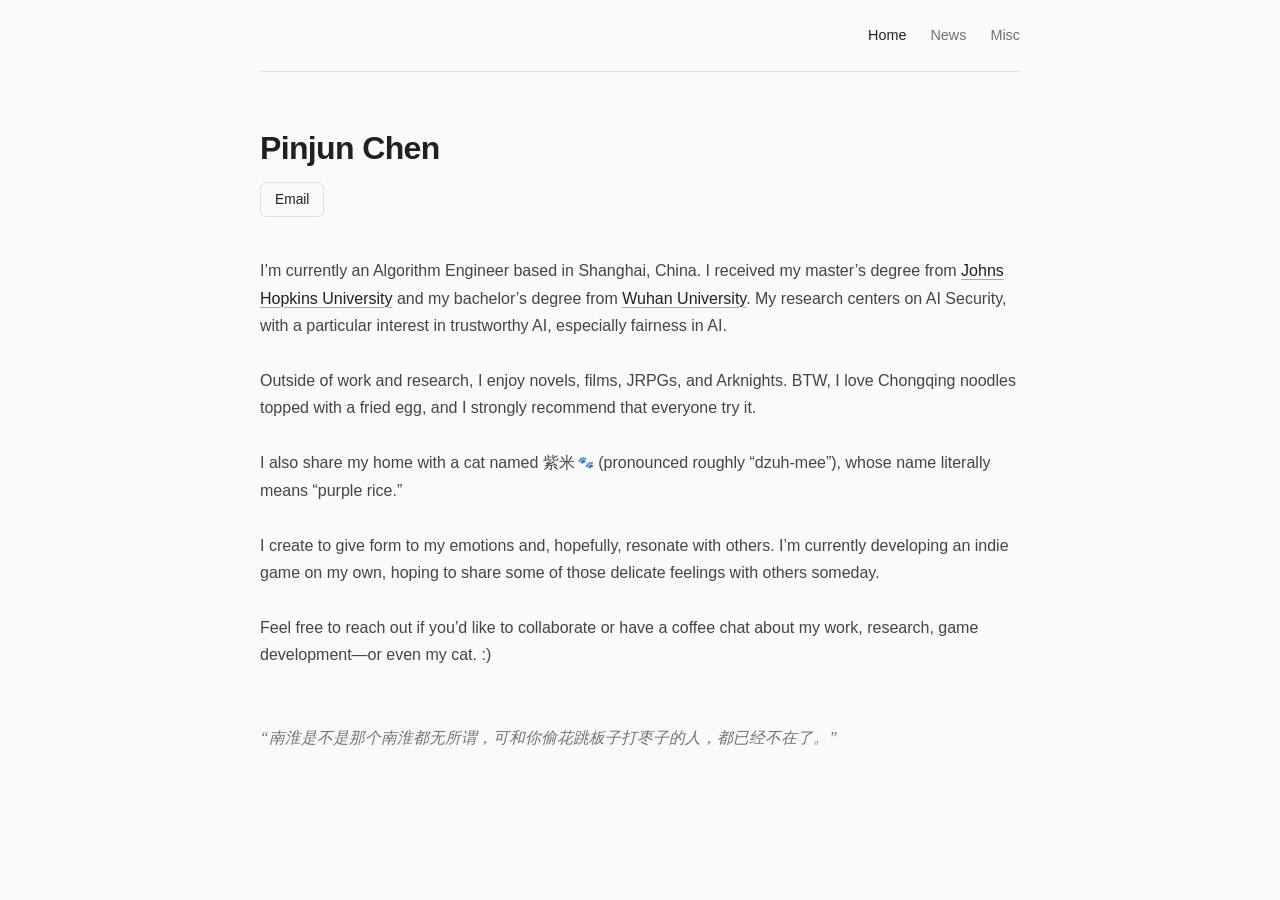
==== index.html @ d06ec90f "Publish personal website" ====
<!doctype html>
<html lang="en">
  <head>
    <meta charset="UTF-8" />
    <meta name="viewport" content="width=device-width, initial-scale=1.0" />
    <meta
      name="description"
      content="The personal website of Pinjun Chen."
    />
    <meta name="theme-color" content="#fafafa" />
    <title>Pinjun Chen</title>
    <link rel="stylesheet" href="./styles.css" />
  </head>
  <body>
    <div class="page-shell">
      <header class="site-header">
        <nav class="site-nav" aria-label="Main navigation">
          <a href="./" aria-current="page">Home</a>
          <a href="./news/">News</a>
          <a href="./misc/">Misc</a>
        </nav>
      </header>

      <main class="home-page">
        <h1>Pinjun Chen</h1>
        <a class="email-button" href="mailto:chanpinjun@gmail.com">Email</a>

        <div class="prose">
          <p>
            I’m currently an Algorithm Engineer based in Shanghai, China. I
            received my master’s degree from
            <a href="https://engineering.jhu.edu/">Johns Hopkins University</a>
            and my bachelor’s degree from
            <a href="https://hyxt.whu.edu.cn/index.htm">Wuhan University</a>.
            My research centers on AI Security, with a particular interest in
            trustworthy AI, especially fairness in AI.
          </p>

          <p>
            Outside of work and research, I enjoy novels, films, JRPGs, and
            Arknights. BTW, I love Chongqing noodles topped with a fried egg,
            and I strongly recommend that everyone try it.
          </p>

          <p>
            I also share my home with a cat named
            <span class="cat-name" lang="zh-CN">紫米<span class="paw" aria-hidden="true">🐾</span></span>
            (pronounced roughly “dzuh-mee”), whose name literally means “purple
            rice.”
          </p>

          <p>
            I create to give form to my emotions and, hopefully, resonate with
            others. I’m currently developing an indie game on my own, hoping to
            share some of those delicate feelings with others someday.
          </p>

          <p>
            Feel free to reach out if you’d like to collaborate or have a
            coffee chat about my work, research, game development—or even my
            cat. :)
          </p>
        </div>

        <blockquote lang="zh-CN">
          “南淮是不是那个南淮都无所谓，可和你偷花跳板子打枣子的人，都已经不在了。”
        </blockquote>
      </main>

    </div>
  </body>
</html>
---- styles.css ----
:root {
  --background: #fafafa;
  --text: #202020;
  --muted: #707070;
  --line: #dedede;
  --accent: #70495a;
}

* {
  box-sizing: border-box;
}

body {
  margin: 0;
  background: var(--background);
  color: var(--text);
  font-family: -apple-system, BlinkMacSystemFont, "Segoe UI", "Noto Sans SC",
    "Microsoft YaHei", Arial, sans-serif;
  font-size: 16px;
  line-height: 1.7;
}

a {
  color: inherit;
}

::selection {
  background: #eadde3;
}

.page-shell {
  width: min(calc(100% - 40px), 760px);
  margin: 0 auto;
}

.site-header {
  display: flex;
  align-items: center;
  justify-content: flex-end;
  height: 72px;
  border-bottom: 1px solid var(--line);
}

.site-nav {
  display: flex;
  gap: 24px;
}

.site-nav a {
  color: var(--muted);
  font-size: 0.9rem;
  text-decoration: none;
}

.site-nav a:hover,
.site-nav a:focus-visible,
.site-nav a[aria-current="page"] {
  color: var(--text);
}

.home-page {
  padding: 56px 0 72px;
}

h1 {
  margin: 0 0 14px;
  font-size: 2rem;
  font-weight: 600;
  letter-spacing: -0.02em;
  line-height: 1.25;
}

.email-button {
  display: inline-flex;
  align-items: center;
  min-height: 34px;
  margin-bottom: 40px;
  padding: 5px 14px;
  border: 1px solid var(--line);
  border-radius: 6px;
  color: var(--text);
  font-size: 0.86rem;
  text-decoration: none;
  transition: border-color 160ms ease, color 160ms ease;
}

.email-button:hover,
.email-button:focus-visible {
  border-color: var(--accent);
  color: var(--accent);
}

blockquote {
  margin: 56px 0 0;
  color: var(--muted);
  font-family: Georgia, "Noto Serif SC", "Songti SC", SimSun, serif;
  font-size: 0.98rem;
  font-style: italic;
  line-height: 1.75;
}

.prose p {
  margin: 0;
  color: #444;
}

.prose p + p {
  margin-top: 28px;
}

.prose a {
  color: var(--text);
  text-decoration-color: #aaa;
  text-decoration-thickness: 1px;
  text-underline-offset: 3px;
}

.prose a:hover,
.prose a:focus-visible {
  color: var(--accent);
  text-decoration-color: var(--accent);
}

.cat-name {
  white-space: nowrap;
}

.paw {
  display: inline-block;
  margin-left: 3px;
  font-size: 0.78em;
  transform: rotate(-10deg) translateY(-1px);
}

.subpage-shell {
  display: flex;
  min-height: 100vh;
  flex-direction: column;
}

.empty-page {
  flex: 1;
  padding: 56px 0;
}

.empty-page h1 {
  margin-bottom: 12px;
  font-size: 2rem;
}

.empty-page p {
  margin: 0;
  color: var(--muted);
}

@media (max-width: 560px) {
  .page-shell {
    width: min(calc(100% - 32px), 760px);
  }

  .site-header {
    height: 64px;
  }

  .wordmark {
    font-size: 0.92rem;
  }

  .site-nav {
    gap: 15px;
  }

  .site-nav a {
    font-size: 0.82rem;
  }

  .home-page {
    padding: 42px 0 58px;
  }

  h1 {
    margin-bottom: 12px;
    font-size: 1.8rem;
  }

  .email-button {
    margin-bottom: 32px;
  }

  blockquote {
    margin-top: 46px;
  }
}
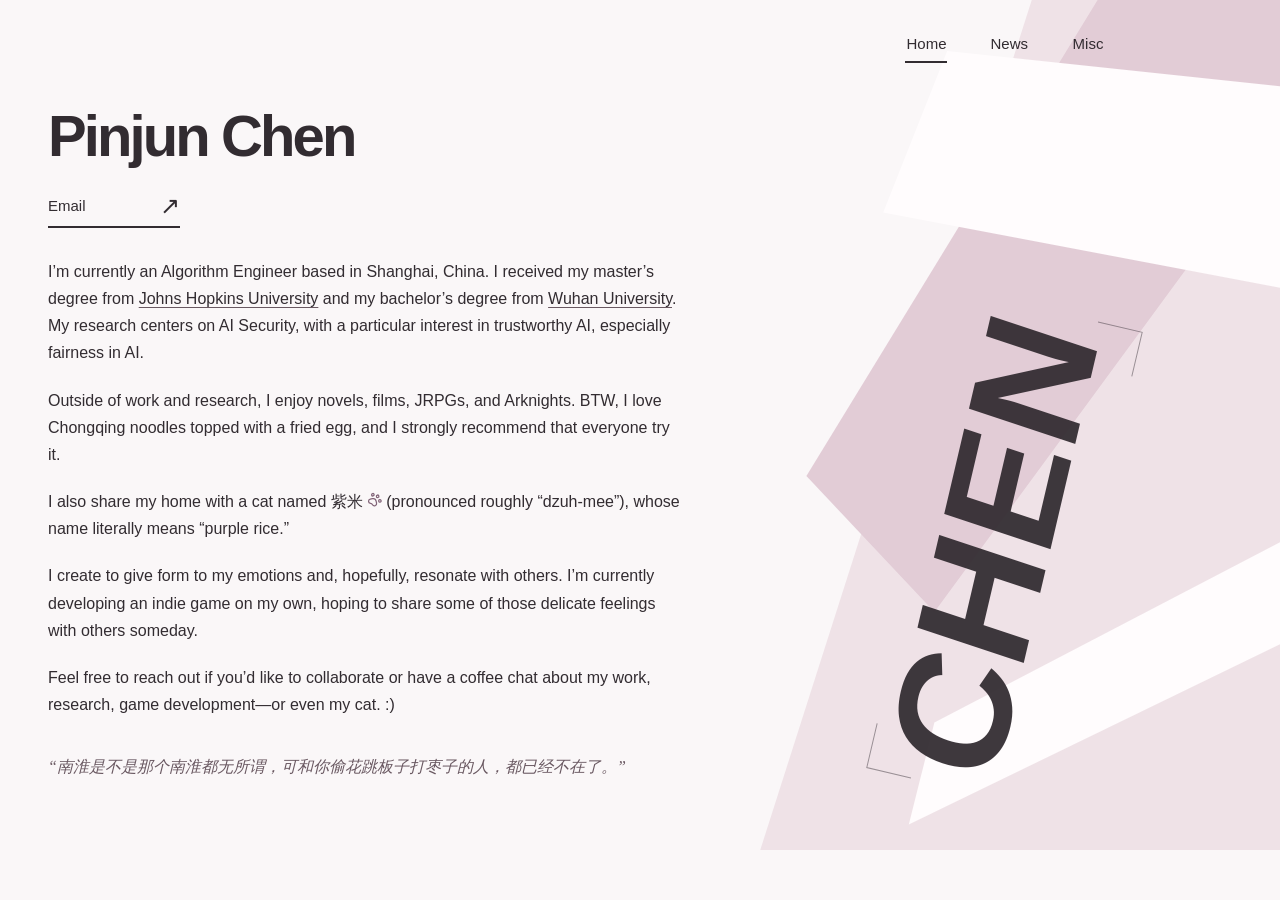
==== commit b318cd1a: "Publish Cut Current design with interactive CHEN typography" ====
--- a/index.html
+++ b/index.html
@@ -3,70 +3,37 @@
   <head>
     <meta charset="UTF-8" />
     <meta name="viewport" content="width=device-width, initial-scale=1.0" />
-    <meta
-      name="description"
-      content="The personal website of Pinjun Chen."
-    />
-    <meta name="theme-color" content="#fafafa" />
+    <meta name="description" content="The personal website of Pinjun Chen." />
+    <meta name="theme-color" content="#faf7f8" />
     <title>Pinjun Chen</title>
-    <link rel="stylesheet" href="./styles.css" />
+    <link rel="canonical" href="https://pinjunchen.github.io/" />
+    <link rel="stylesheet" href="./styles.css?v=20261012" />
+    <script src="./current.js?v=20261012" defer></script>
   </head>
   <body>
-    <div class="page-shell">
-      <header class="site-header">
-        <nav class="site-nav" aria-label="Main navigation">
-          <a href="./" aria-current="page">Home</a>
-          <a href="./news/">News</a>
-          <a href="./misc/">Misc</a>
-        </nav>
-      </header>
+<div id="pinjun-cut-current">
+  <div class="pc-site">
+    <canvas class="pc-ambient" aria-hidden="true"></canvas>
+    <button type="button" class="pc-art cursor-interaction" aria-label="播放 CHEN 图形动画" aria-pressed="false"></button>
+    <header class="pc-navigation">
+      <nav aria-label="Main navigation">
+        <a class="pc-nav cursor-interaction" href="./" aria-current="page">Home</a>
+        <a class="pc-nav cursor-interaction" href="./news/">News</a>
+        <a class="pc-nav cursor-interaction" href="./misc/">Misc</a>
+      </nav>
+    </header>
+    <div class="pc-heading">
+      <h1>Pinjun Chen</h1>
+      <a class="pc-email cursor-interaction" href="mailto:chanpinjun@gmail.com"><span class="pc-email-label">Email</span><span class="pc-email-arrow" aria-hidden="true">↗</span></a>
+    </div>
 
-      <main class="home-page">
-        <h1>Pinjun Chen</h1>
-        <a class="email-button" href="mailto:chanpinjun@gmail.com">Email</a>
-
-        <div class="prose">
-          <p>
-            I’m currently an Algorithm Engineer based in Shanghai, China. I
-            received my master’s degree from
-            <a href="https://engineering.jhu.edu/">Johns Hopkins University</a>
-            and my bachelor’s degree from
-            <a href="https://hyxt.whu.edu.cn/index.htm">Wuhan University</a>.
-            My research centers on AI Security, with a particular interest in
-            trustworthy AI, especially fairness in AI.
-          </p>
-
-          <p>
-            Outside of work and research, I enjoy novels, films, JRPGs, and
-            Arknights. BTW, I love Chongqing noodles topped with a fried egg,
-            and I strongly recommend that everyone try it.
-          </p>
-
-          <p>
-            I also share my home with a cat named
-            <span class="cat-name" lang="zh-CN">紫米<span class="paw" aria-hidden="true">🐾</span></span>
-            (pronounced roughly “dzuh-mee”), whose name literally means “purple
-            rice.”
-          </p>
-
-          <p>
-            I create to give form to my emotions and, hopefully, resonate with
-            others. I’m currently developing an indie game on my own, hoping to
-            share some of those delicate feelings with others someday.
-          </p>
-
-          <p>
-            Feel free to reach out if you’d like to collaborate or have a
-            coffee chat about my work, research, game development—or even my
-            cat. :)
-          </p>
-        </div>
-
-        <blockquote lang="zh-CN">
-          “南淮是不是那个南淮都无所谓，可和你偷花跳板子打枣子的人，都已经不在了。”
-        </blockquote>
-      </main>
-
-    </div>
+    <main class="pc-reading"><div class="pc-content"><p>I’m currently an Algorithm Engineer based in Shanghai, China. I received my master’s degree from <a href="https://engineering.jhu.edu/" target="_blank" rel="noopener noreferrer">Johns Hopkins University</a> and my bachelor’s degree from <a href="https://hyxt.whu.edu.cn/index.htm" target="_blank" rel="noopener noreferrer">Wuhan University</a>. My research centers on AI Security, with a particular interest in trustworthy AI, especially fairness in AI.</p>
+        <p>Outside of work and research, I enjoy novels, films, JRPGs, and Arknights. BTW, I love Chongqing noodles topped with a fried egg, and I strongly recommend that everyone try it.</p>
+        <p>I also share my home with a cat named <span class="pc-cat" lang="zh-CN">紫米<svg xmlns="http://www.w3.org/2000/svg" width="16" height="16" viewBox="0 0 24 24" fill="none" stroke="currentColor" stroke-width="2" stroke-linecap="round" stroke-linejoin="round" aria-hidden="true" class="lucide lucide-paw-print"><circle cx="11" cy="4" r="2"></circle><circle cx="18" cy="8" r="2"></circle><circle cx="20" cy="16" r="2"></circle><path d="M9 10a5 5 0 0 1 5 5v3.5a3.5 3.5 0 0 1-6.84 1.045Q6.52 17.48 4.46 16.84A3.5 3.5 0 0 1 5.5 10Z"></path></svg></span> (pronounced roughly “dzuh-mee”), whose name literally means “purple rice.”</p>
+        <p>I create to give form to my emotions and, hopefully, resonate with others. I’m currently developing an indie game on my own, hoping to share some of those delicate feelings with others someday.</p>
+        <p>Feel free to reach out if you’d like to collaborate or have a coffee chat about my work, research, game development—or even my cat. :)</p></div></main>
+    <blockquote class="pc-quote" lang="zh-CN">“南淮是不是那个南淮都无所谓，可和你偷花跳板子打枣子的人，都已经不在了。”</blockquote>
+  </div>
+</div>
   </body>
 </html>
--- a/styles.css
+++ b/styles.css
@@ -1,193 +1,193 @@
-:root {
-  --background: #fafafa;
-  --text: #202020;
-  --muted: #707070;
-  --line: #dedede;
-  --accent: #70495a;
-}
+/* Cut Current: the approved white-pink personal site. */
+html { color-scheme: light; background: #faf7f8; }
+body { margin: 0; }
+a { color: inherit; }
+::selection { background: #e2ccd6; color: #322c31; }
+.cursor-interaction:not(:disabled) { cursor: pointer; }
+#pinjun-cut-current .pc-nav { text-decoration: none; }
 
-* {
-  box-sizing: border-box;
-}
-
-body {
-  margin: 0;
-  background: var(--background);
-  color: var(--text);
-  font-family: -apple-system, BlinkMacSystemFont, "Segoe UI", "Noto Sans SC",
-    "Microsoft YaHei", Arial, sans-serif;
-  font-size: 16px;
-  line-height: 1.7;
-}
-
-a {
-  color: inherit;
-}
-
-::selection {
-  background: #eadde3;
-}
-
-.page-shell {
-  width: min(calc(100% - 40px), 760px);
-  margin: 0 auto;
-}
-
-.site-header {
-  display: flex;
-  align-items: center;
-  justify-content: flex-end;
-  height: 72px;
-  border-bottom: 1px solid var(--line);
-}
-
-.site-nav {
-  display: flex;
-  gap: 24px;
-}
-
-.site-nav a {
-  color: var(--muted);
-  font-size: 0.9rem;
-  text-decoration: none;
-}
-
-.site-nav a:hover,
-.site-nav a:focus-visible,
-.site-nav a[aria-current="page"] {
-  color: var(--text);
-}
-
-.home-page {
-  padding: 56px 0 72px;
-}
-
-h1 {
-  margin: 0 0 14px;
-  font-size: 2rem;
-  font-weight: 600;
-  letter-spacing: -0.02em;
-  line-height: 1.25;
-}
-
-.email-button {
-  display: inline-flex;
-  align-items: center;
-  min-height: 34px;
-  margin-bottom: 40px;
-  padding: 5px 14px;
-  border: 1px solid var(--line);
-  border-radius: 6px;
-  color: var(--text);
-  font-size: 0.86rem;
-  text-decoration: none;
-  transition: border-color 160ms ease, color 160ms ease;
-}
-
-.email-button:hover,
-.email-button:focus-visible {
-  border-color: var(--accent);
-  color: var(--accent);
-}
-
-blockquote {
-  margin: 56px 0 0;
-  color: var(--muted);
-  font-family: Georgia, "Noto Serif SC", "Songti SC", SimSun, serif;
-  font-size: 0.98rem;
-  font-style: italic;
-  line-height: 1.75;
-}
-
-.prose p {
-  margin: 0;
-  color: #444;
-}
-
-.prose p + p {
-  margin-top: 28px;
-}
-
-.prose a {
-  color: var(--text);
-  text-decoration-color: #aaa;
-  text-decoration-thickness: 1px;
-  text-underline-offset: 3px;
-}
-
-.prose a:hover,
-.prose a:focus-visible {
-  color: var(--accent);
-  text-decoration-color: var(--accent);
-}
-
-.cat-name {
-  white-space: nowrap;
-}
-
-.paw {
-  display: inline-block;
-  margin-left: 3px;
-  font-size: 0.78em;
-  transform: rotate(-10deg) translateY(-1px);
-}
-
-.subpage-shell {
-  display: flex;
-  min-height: 100vh;
-  flex-direction: column;
-}
-
-.empty-page {
-  flex: 1;
-  padding: 56px 0;
-}
-
-.empty-page h1 {
-  margin-bottom: 12px;
-  font-size: 2rem;
-}
-
-.empty-page p {
-  margin: 0;
-  color: var(--muted);
-}
-
-@media (max-width: 560px) {
-  .page-shell {
-    width: min(calc(100% - 32px), 760px);
+#pinjun-cut-current .pc-site {
+    --pc-canvas: #faf7f8;
+    --pc-blush: #efe2e7;
+    --pc-plate: #e2ccd6;
+    --pc-paper: #fffcfd;
+    --pc-ink: #322c31;
+    --pc-accent: #695861;
+    --pc-violet: #826478;
+    --pc-gap: 20px;
+    --pc-reduced-motion: 0;
+    color-scheme: light;
+    position: relative;
+    isolation: isolate;
+    overflow: hidden;
+    min-height: 850px;
+    background: var(--pc-canvas);
+    color: var(--pc-ink);
+    font-family: "Segoe UI", Arial, "Microsoft YaHei", sans-serif;
+    font-size: 16px;
+    font-weight: 400;
+    line-height: 1.7;
+    text-align: left;
   }
-
-  .site-header {
-    height: 64px;
+  #pinjun-cut-current .pc-site * { box-sizing: border-box; }
+  #pinjun-cut-current .pc-site [hidden] { display: none !important; }
+  #pinjun-cut-current .pc-site h1,
+  #pinjun-cut-current .pc-site h2,
+  #pinjun-cut-current .pc-site p,
+  #pinjun-cut-current .pc-site blockquote { margin: 0; }
+  #pinjun-cut-current .pc-site h1,
+  #pinjun-cut-current .pc-site h2 {
+    font-family: "Arial Black", "Segoe UI", Arial, sans-serif;
+    font-weight: 900;
   }
-
-  .wordmark {
-    font-size: 0.92rem;
+  #pinjun-cut-current .pc-ambient {
+    position: absolute;
+    z-index: -1;
+    inset: 0;
+    width: 100%;
+    height: 100%;
+    pointer-events: none;
   }
-
-  .site-nav {
-    gap: 15px;
+  #pinjun-cut-current .pc-navigation {
+    position: relative;
+    z-index: 2;
+    display: flex;
+    justify-content: flex-end;
+    padding: 22px 160px 16px 38px;
   }
-
-  .site-nav a {
-    font-size: 0.82rem;
+  #pinjun-cut-current .pc-navigation nav { display: flex; gap: 12px; }
+  #pinjun-cut-current .pc-nav {
+    position: relative;
+    display: inline-flex;
+    align-items: center;
+    justify-content: center;
+    min-height: 44px;
+    min-width: 64px;
+    padding: 8px 16px;
+    border: 0;
+    border-radius: 0;
+    background: transparent;
+    color: inherit;
+    font: inherit;
+    font-size: 15px;
+    font-weight: 500;
+    transition: transform 200ms cubic-bezier(.2,.8,.2,1);
   }
-
-  .home-page {
-    padding: 42px 0 58px;
+  #pinjun-cut-current .pc-nav:hover { transform: translateX(2px); }
+  #pinjun-cut-current .pc-nav::after {
+    position: absolute;
+    right: 15px;
+    bottom: 3px;
+    left: 15px;
+    height: 2px;
+    background: var(--pc-ink);
+    transform: scaleX(0);
+    transform-origin: left;
+    transition: transform 180ms cubic-bezier(.2,.8,.2,1);
+    content: "";
   }
-
-  h1 {
-    margin-bottom: 12px;
-    font-size: 1.8rem;
+  #pinjun-cut-current .pc-nav[aria-current="page"]::after,
+  #pinjun-cut-current .pc-nav:hover::after { transform: scaleX(1); }
+  #pinjun-cut-current .pc-art {
+    position: absolute;
+    z-index: 1;
+    min-width: 44px;
+    min-height: 44px;
+    padding: 0;
+    border: 0;
+    border-radius: 0;
+    background: transparent;
+    color: var(--pc-ink);
+    touch-action: manipulation;
   }
-
-  .email-button {
-    margin-bottom: 32px;
+  #pinjun-cut-current .pc-heading { position: relative; padding: 22px 48px 30px; }
+  #pinjun-cut-current .pc-heading h1 {
+    font-size: clamp(40px, 6vw, 58px);
+    line-height: 1.1;
+    letter-spacing: -.05em;
   }
-
-  blockquote {
-    margin-top: 46px;
+  #pinjun-cut-current .pc-email {
+    position: relative;
+    display: inline-flex;
+    align-items: center;
+    justify-content: space-between;
+    gap: 30px;
+    width: 132px;
+    min-height: 44px;
+    margin-top: 16px;
+    padding: 7px 0;
+    background: transparent;
+    color: var(--pc-ink);
+    font-size: 15px;
+    font-weight: 500;
+    text-decoration: none;
   }
-}
+  #pinjun-cut-current .pc-email::after {
+    position: absolute;
+    right: 0;
+    bottom: 0;
+    left: 0;
+    height: 2px;
+    background: var(--pc-ink);
+    transform-origin: left;
+    transition: transform 200ms cubic-bezier(.15,.85,.3,1);
+    content: "";
+  }
+  #pinjun-cut-current .pc-email-arrow {
+    font-size: 24px;
+    line-height: 1;
+    transition: transform 200ms cubic-bezier(.15,.85,.3,1);
+  }
+  #pinjun-cut-current .pc-email:hover::after { transform: scaleX(1.13); }
+  #pinjun-cut-current .pc-email:hover .pc-email-arrow { transform: translate(5px,-4px); }
+  #pinjun-cut-current .pc-reading { position: relative; max-width: 730px; padding: 0 50px 0 48px; }
+  #pinjun-cut-current .pc-content p + p { margin-top: var(--pc-gap); }
+  #pinjun-cut-current .pc-content a {
+    color: inherit;
+    text-decoration-line: underline;
+    text-decoration-color: var(--pc-accent);
+    text-decoration-thickness: 1px;
+    text-underline-offset: 3px;
+  }
+  #pinjun-cut-current .pc-content a:hover { text-decoration-thickness: 2px; text-decoration-color: var(--pc-ink); }
+  #pinjun-cut-current .pc-cat { display: inline-flex; align-items: baseline; gap: 4px; white-space: nowrap; }
+  #pinjun-cut-current .pc-cat svg { width: 15px; height: 15px; color: var(--pc-violet); transform: rotate(-12deg); }
+  #pinjun-cut-current .pc-quote {
+    position: relative;
+    max-width: 730px;
+    padding: 34px 50px 38px 48px;
+    color: var(--pc-accent);
+    font-family: "Songti SC", SimSun, serif;
+    font-size: 16px;
+    font-style: italic;
+    line-height: 1.85;
+  }
+  #pinjun-cut-current .pc-empty { min-height: 440px; }
+  #pinjun-cut-current .pc-empty h2 { font-size: 32px; line-height: 1.3; }
+  #pinjun-cut-current .pc-empty p { margin-top: 14px; }
+  @media (max-width: 750px) {
+    #pinjun-cut-current .pc-site { min-height: 0; font-size: 15px; }
+    #pinjun-cut-current .pc-navigation { padding-right: 75px; }
+    #pinjun-cut-current .pc-heading { padding: 30px 32px 30px; }
+    #pinjun-cut-current .pc-heading h1 { font-size: 40px; }
+    #pinjun-cut-current .pc-reading,
+    #pinjun-cut-current .pc-quote { max-width: 86%; padding-left: 32px; padding-right: 32px; }
+  }
+  @media (max-width: 560px) {
+    #pinjun-cut-current .pc-navigation { justify-content: flex-start; padding: 17px 20px 6px; }
+    #pinjun-cut-current .pc-navigation nav { gap: 6px; }
+    #pinjun-cut-current .pc-nav { padding: 8px 14px; }
+    #pinjun-cut-current .pc-heading { padding: 30px 24px 28px; }
+    #pinjun-cut-current .pc-heading h1 { font-size: 42px; }
+    #pinjun-cut-current .pc-email { width: 120px; }
+    #pinjun-cut-current .pc-reading { max-width: none; margin-right: 20px; padding: 0 24px; }
+    #pinjun-cut-current .pc-quote { max-width: none; margin-right: 20px; padding: 34px 24px; font-size: 15px; }
+    #pinjun-cut-current .pc-empty { min-height: 420px; }
+  }
+  @media (prefers-reduced-motion: reduce) {
+    #pinjun-cut-current .pc-site { --pc-reduced-motion: 1; }
+    #pinjun-cut-current .pc-site * { transition: none !important; }
+    #pinjun-cut-current .pc-nav:hover,
+    #pinjun-cut-current .pc-email:hover::after,
+    #pinjun-cut-current .pc-email:hover .pc-email-arrow { transform: none; }
+  }
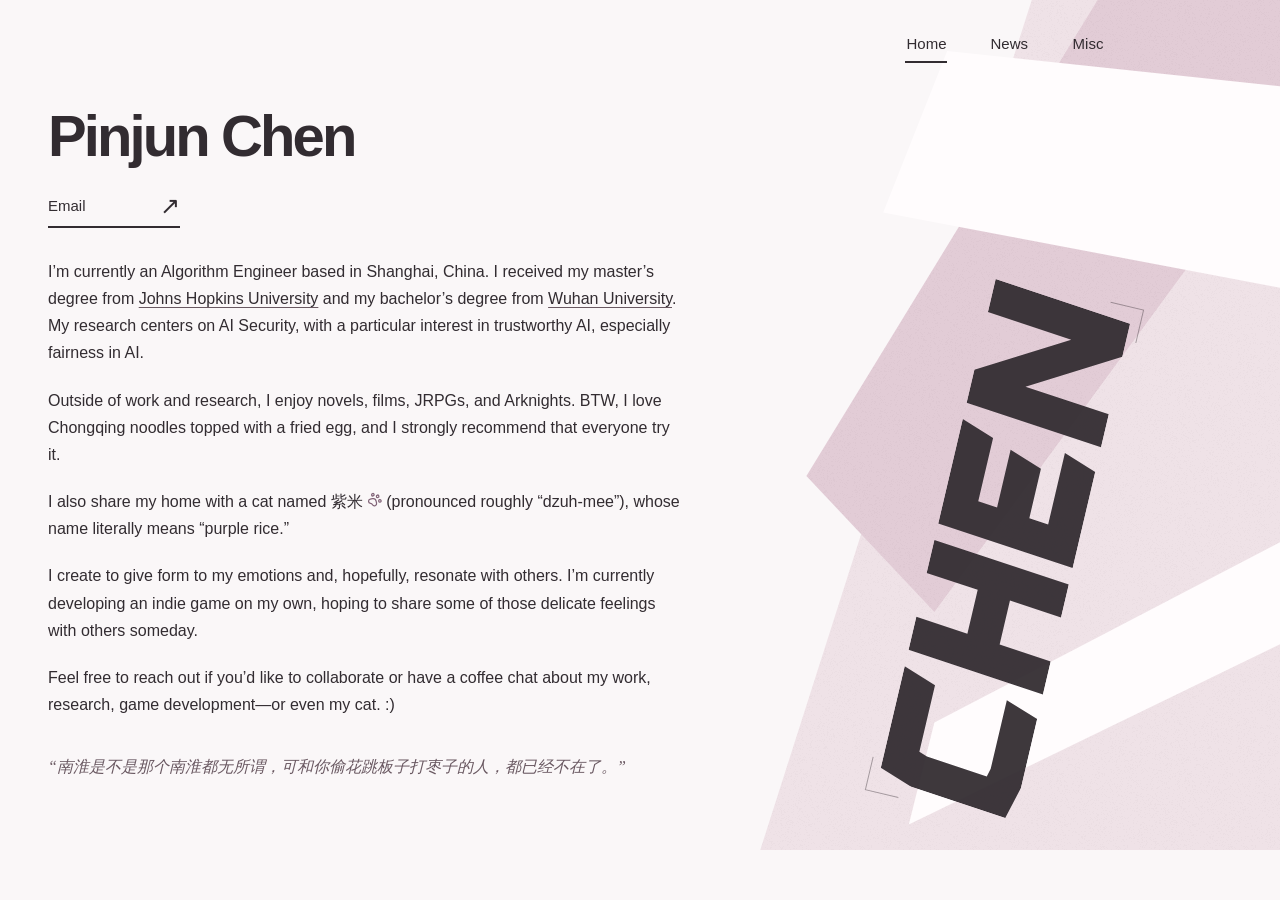
==== commit 07711905: "Refine CHEN wordmark, interactions and sharing assets" ====
--- a/index.html
+++ b/index.html
@@ -7,14 +7,29 @@
     <meta name="theme-color" content="#faf7f8" />
     <title>Pinjun Chen</title>
     <link rel="canonical" href="https://pinjunchen.github.io/" />
-    <link rel="stylesheet" href="./styles.css?v=20261012" />
-    <script src="./current.js?v=20261012" defer></script>
+    <link rel="icon" type="image/png" sizes="32x32" href="./assets/favicon-32.png?v=20261013" />
+    <link rel="icon" type="image/svg+xml" href="./assets/favicon.svg?v=20261013" />
+    <link rel="apple-touch-icon" sizes="180x180" href="./assets/apple-touch-icon.png?v=20261013" />
+    <meta property="og:type" content="website" />
+    <meta property="og:site_name" content="Pinjun Chen" />
+    <meta property="og:title" content="Pinjun Chen" />
+    <meta property="og:description" content="The personal website of Pinjun Chen." />
+    <meta property="og:url" content="https://pinjunchen.github.io/" />
+    <meta property="og:image" content="https://pinjunchen.github.io/assets/social-card.png?v=20261013" />
+    <meta property="og:image:width" content="1200" />
+    <meta property="og:image:height" content="630" />
+    <meta property="og:image:alt" content="Pinjun Chen with a geometric CHEN wordmark on a pale pink background." />
+    <meta name="twitter:card" content="summary_large_image" />
+    <meta name="twitter:title" content="Pinjun Chen" />
+    <meta name="twitter:description" content="The personal website of Pinjun Chen." />
+    <meta name="twitter:image" content="https://pinjunchen.github.io/assets/social-card.png?v=20261013" />
+    <link rel="stylesheet" href="./styles.css?v=20261013" />
+    <script src="./current.js?v=20261013" defer></script>
   </head>
   <body>
 <div id="pinjun-cut-current">
   <div class="pc-site">
     <canvas class="pc-ambient" aria-hidden="true"></canvas>
-    <button type="button" class="pc-art cursor-interaction" aria-label="播放 CHEN 图形动画" aria-pressed="false"></button>
     <header class="pc-navigation">
       <nav aria-label="Main navigation">
         <a class="pc-nav cursor-interaction" href="./" aria-current="page">Home</a>
@@ -33,6 +48,7 @@
         <p>I create to give form to my emotions and, hopefully, resonate with others. I’m currently developing an indie game on my own, hoping to share some of those delicate feelings with others someday.</p>
         <p>Feel free to reach out if you’d like to collaborate or have a coffee chat about my work, research, game development—or even my cat. :)</p></div></main>
     <blockquote class="pc-quote" lang="zh-CN">“南淮是不是那个南淮都无所谓，可和你偷花跳板子打枣子的人，都已经不在了。”</blockquote>
+    <button type="button" class="pc-art cursor-interaction" aria-label="播放 CHEN 图形动画" aria-pressed="false"></button>
   </div>
 </div>
   </body>
